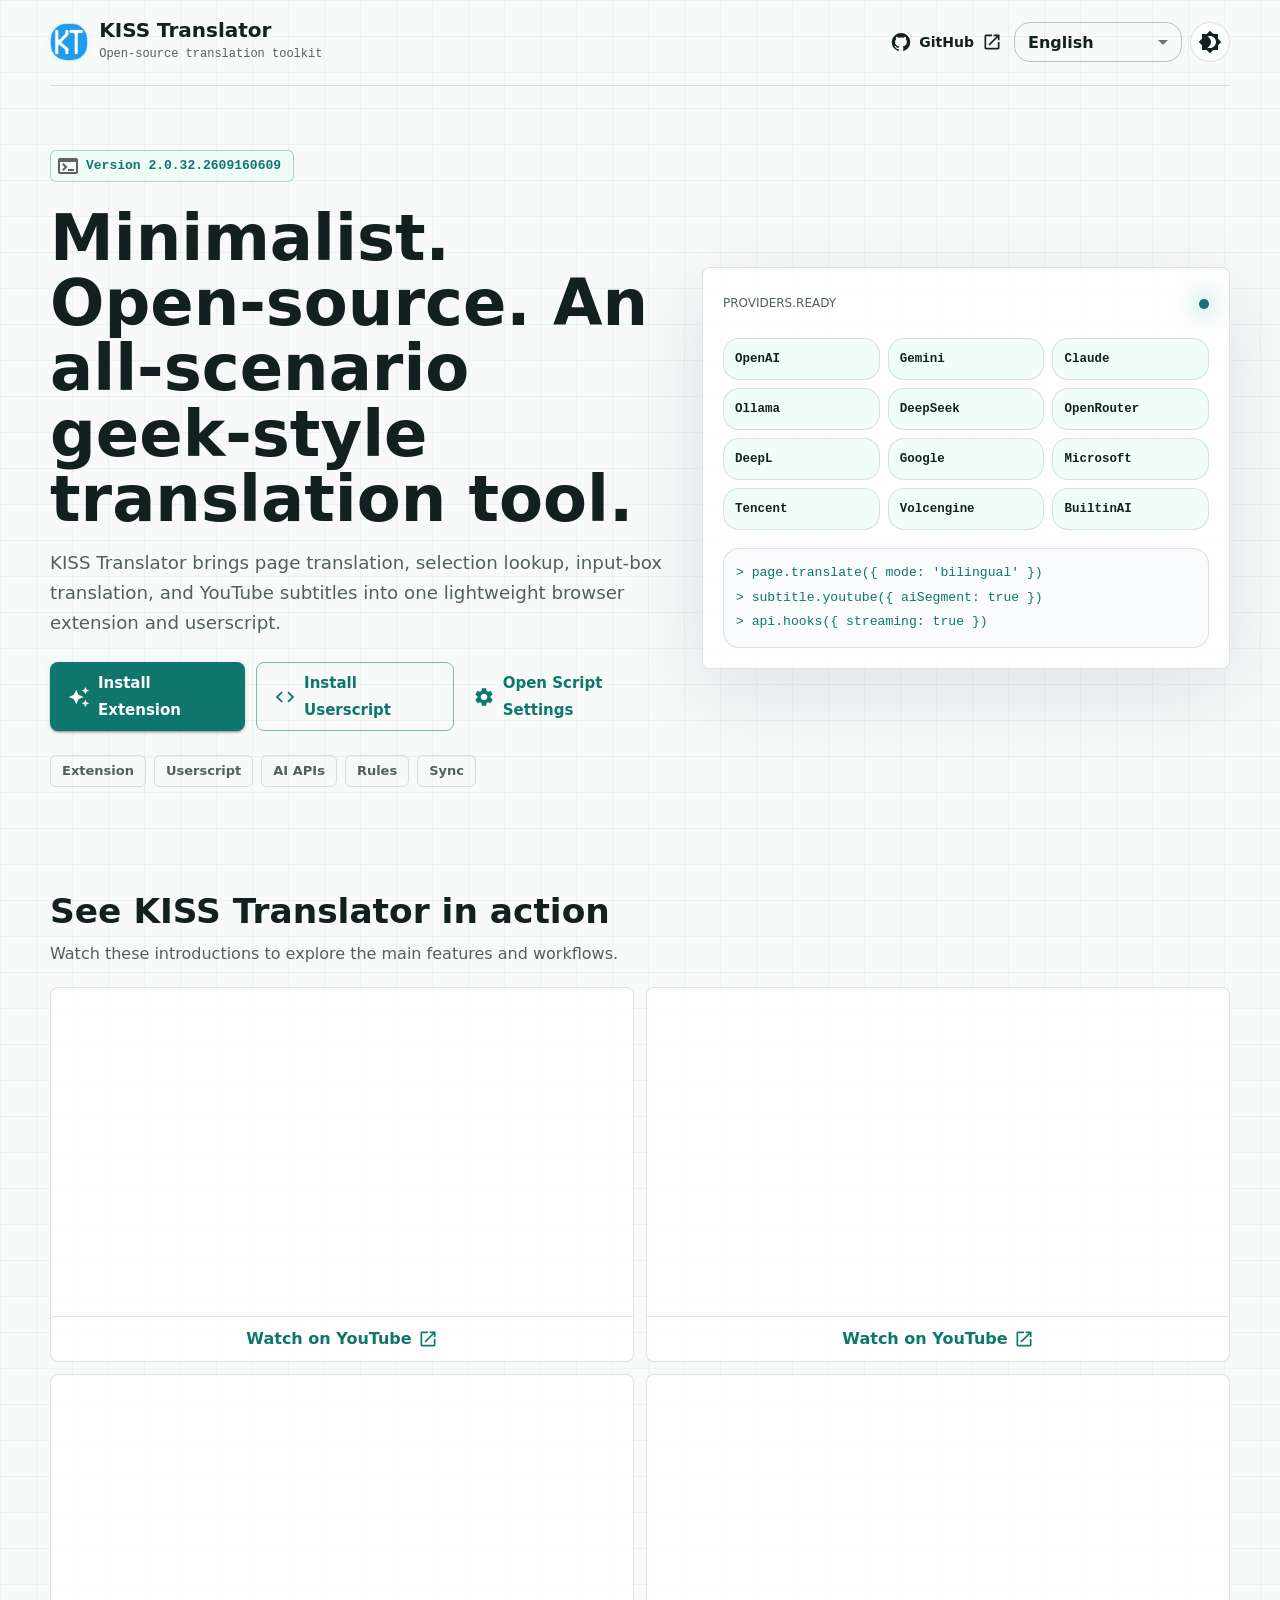
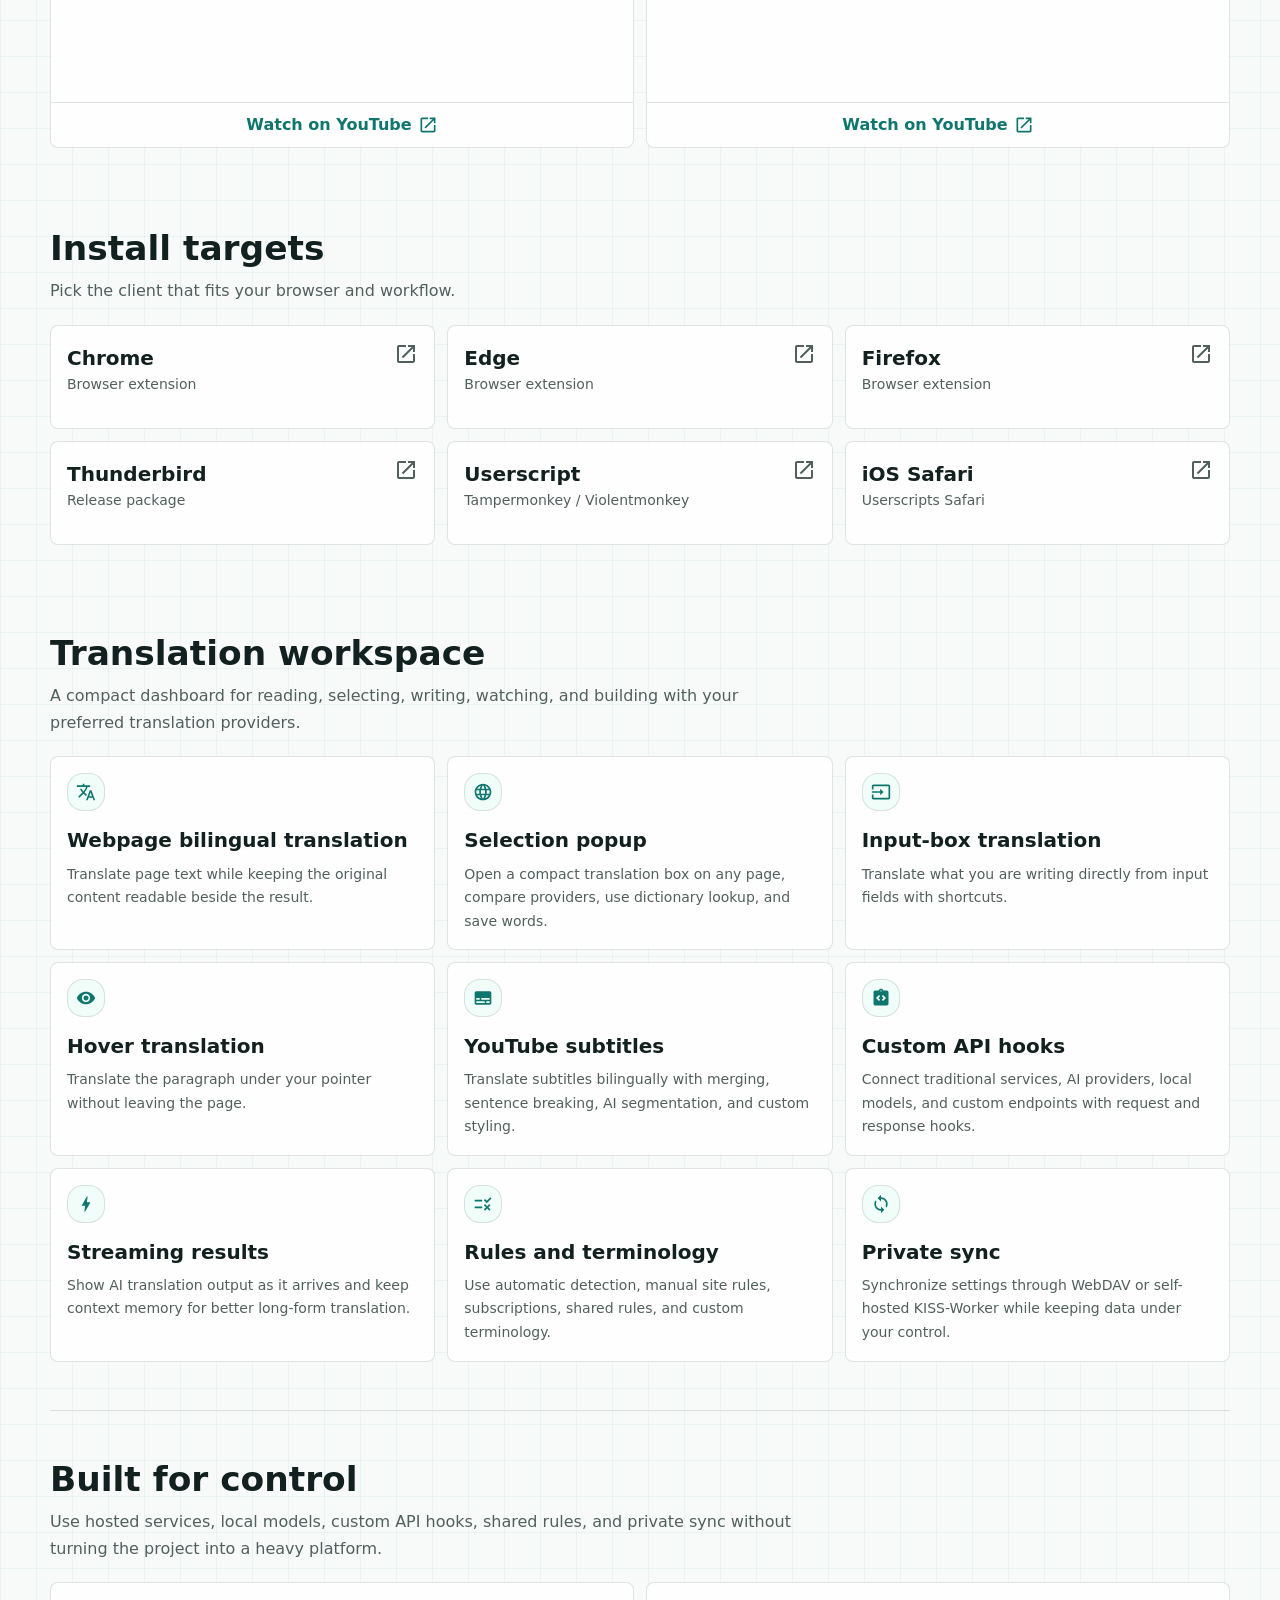
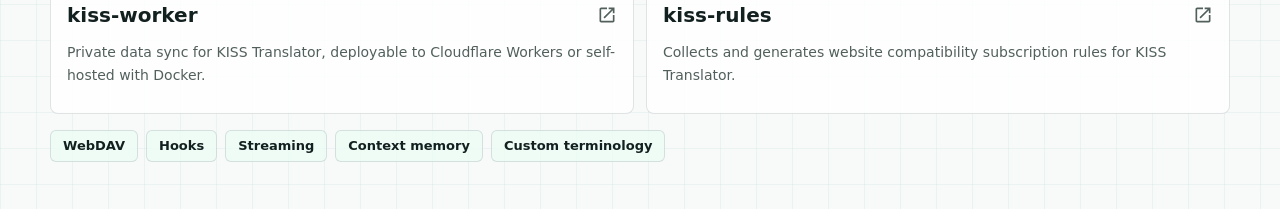
==== index.html @ a5bbf44a "Deploying to gh-pages from @ pc418/kiss-translator@f5585b89e60122393d270129eee5cc4e66a3549f 🚀" ====
<!doctype html><html lang="en"><head><meta charset="utf-8"/><meta name="viewport" content="width=device-width,initial-scale=1"/><meta name="description" content="KISS Translator is an open-source, minimalist bilingual translation extension and userscript for webpages, selected text, input boxes, and YouTube subtitles."/><meta name="keywords" content="KISS Translator, bilingual translation, browser extension, userscript, webpage translation, YouTube subtitles, OpenAI, DeepL, Google Translate"/><meta name="author" content="Gabe"/><meta name="robots" content="index,follow"/><meta name="theme-color" content="#080b0f"/><link rel="icon" href="https://kiss-translator.rayjar.com/favicon.ico"/><link rel="canonical" href="https://kiss-translator.rayjar.com/"/><meta property="og:type" content="website"/><meta property="og:site_name" content="KISS Translator"/><meta property="og:title" content="KISS Translator - Open-source, minimalist bilingual translation"/><meta property="og:description" content="A lightweight bilingual translation browser extension and userscript for webpages, selections, input boxes, subtitles, and custom AI APIs."/><meta property="og:url" content="https://kiss-translator.rayjar.com/"/><meta property="og:image" content="https://kiss-translator.rayjar.com/images/logo192.png"/><meta name="twitter:card" content="summary"/><meta name="twitter:title" content="KISS Translator - Open-source, minimalist bilingual translation"/><meta name="twitter:description" content="A lightweight bilingual translation extension and userscript for webpages, selected text, input boxes, subtitles, and custom AI APIs."/><meta name="twitter:image" content="https://kiss-translator.rayjar.com/images/logo192.png"/><script type="application/ld+json">{
        "@context": "https://schema.org",
        "@type": "SoftwareApplication",
        "name": "KISS Translator",
        "applicationCategory": "BrowserApplication",
        "operatingSystem": "Chrome, Edge, Firefox, Safari, Thunderbird",
        "description": "Open-source, minimalist bilingual translation extension and userscript for webpages, selected text, input boxes, YouTube subtitles, and custom AI APIs.",
        "url": "https://kiss-translator.rayjar.com/",
        "codeRepository": "https://github.com/fishjar/kiss-translator",
        "license": "https://www.gnu.org/licenses/gpl-3.0.en.html"
      }</script><title>KISS Translator - Open-source, minimalist bilingual translation</title><script defer="defer" src="./main.js"></script></head><body><noscript>You need to enable JavaScript to run this app.</noscript><div id="root"></div></body></html>
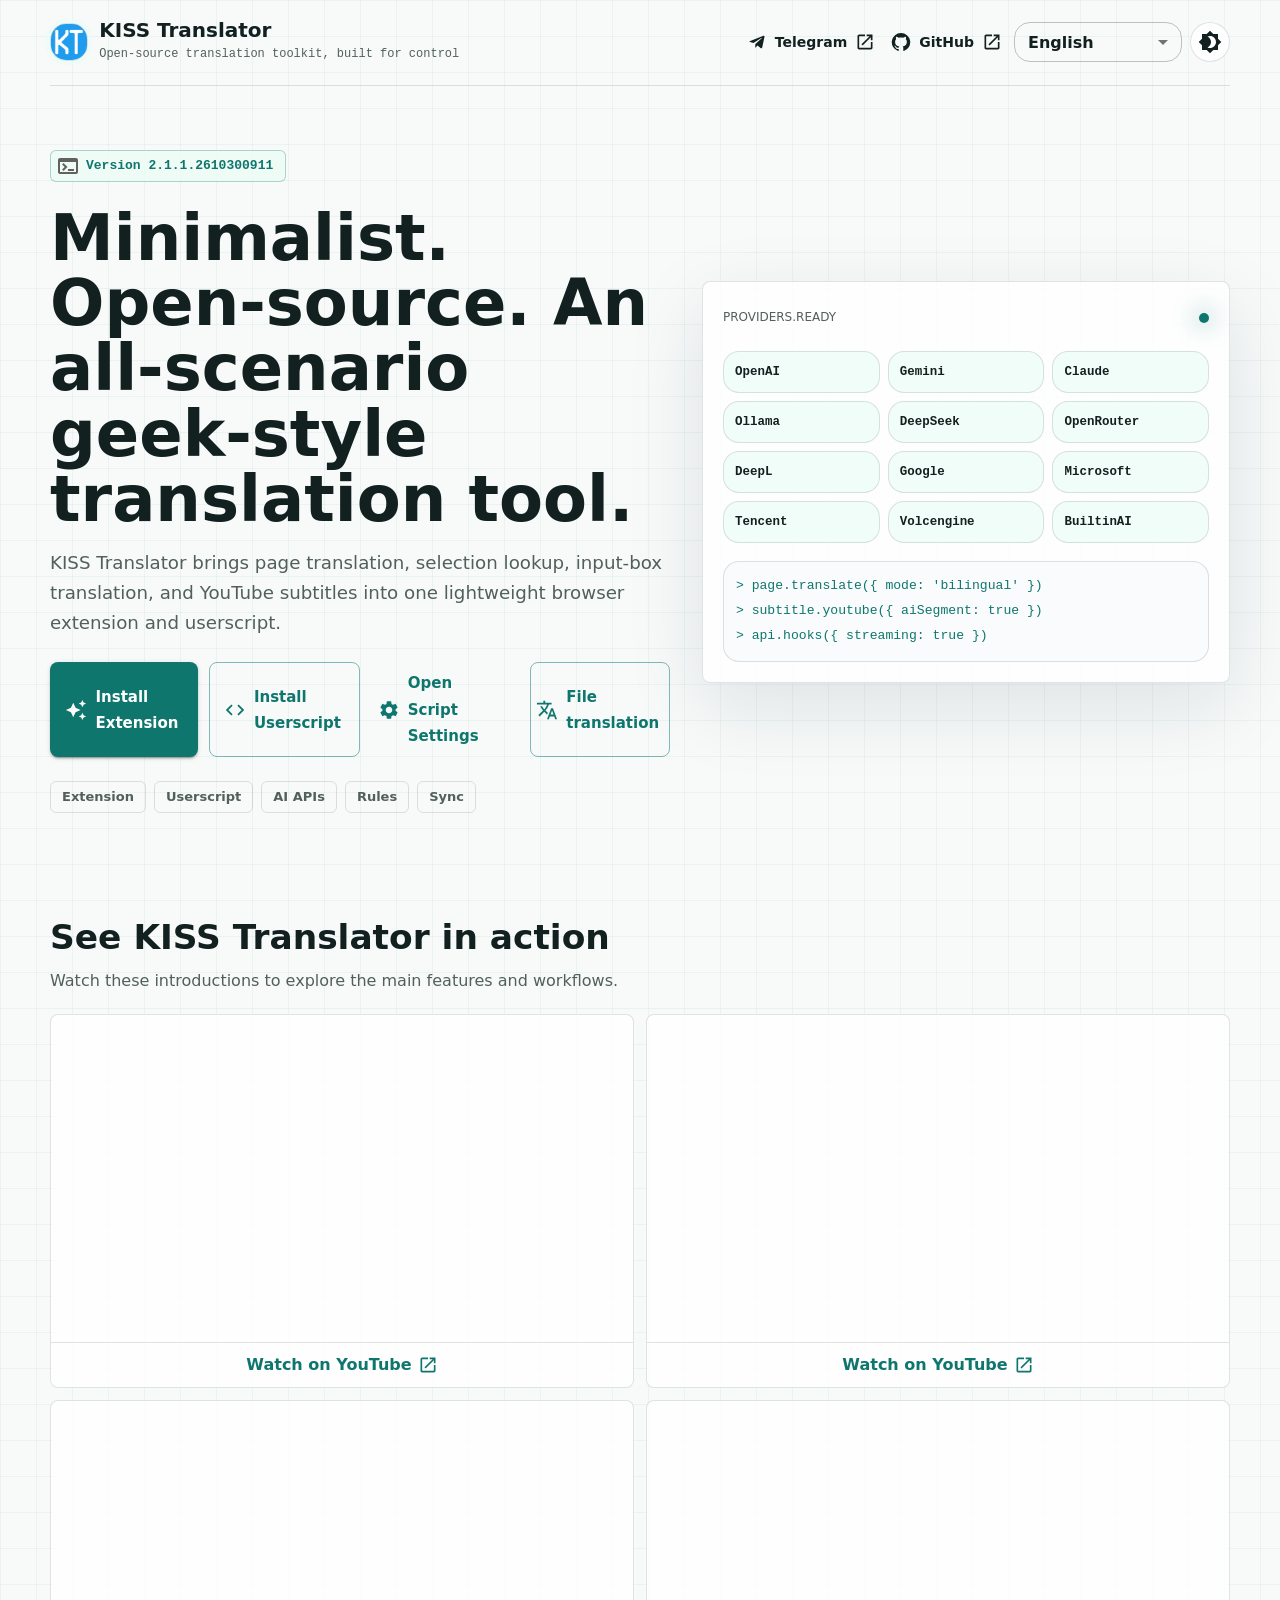
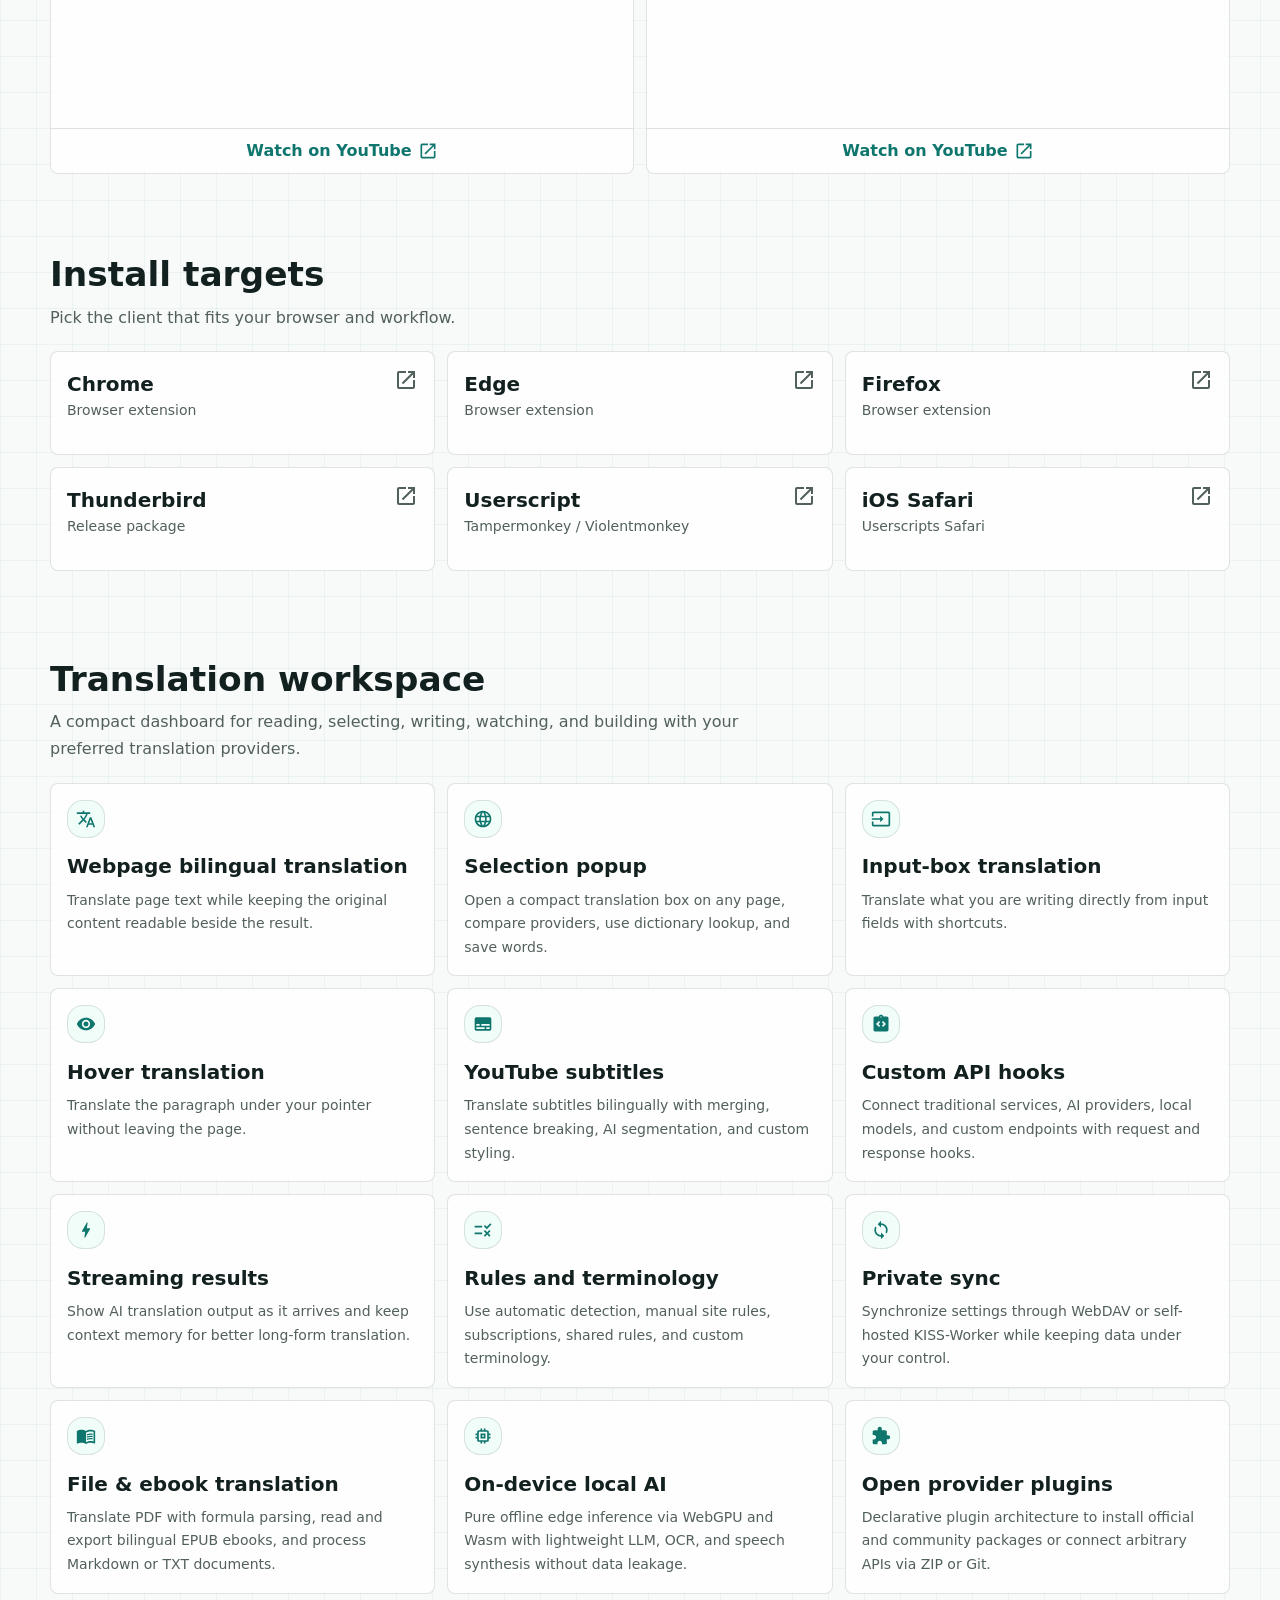
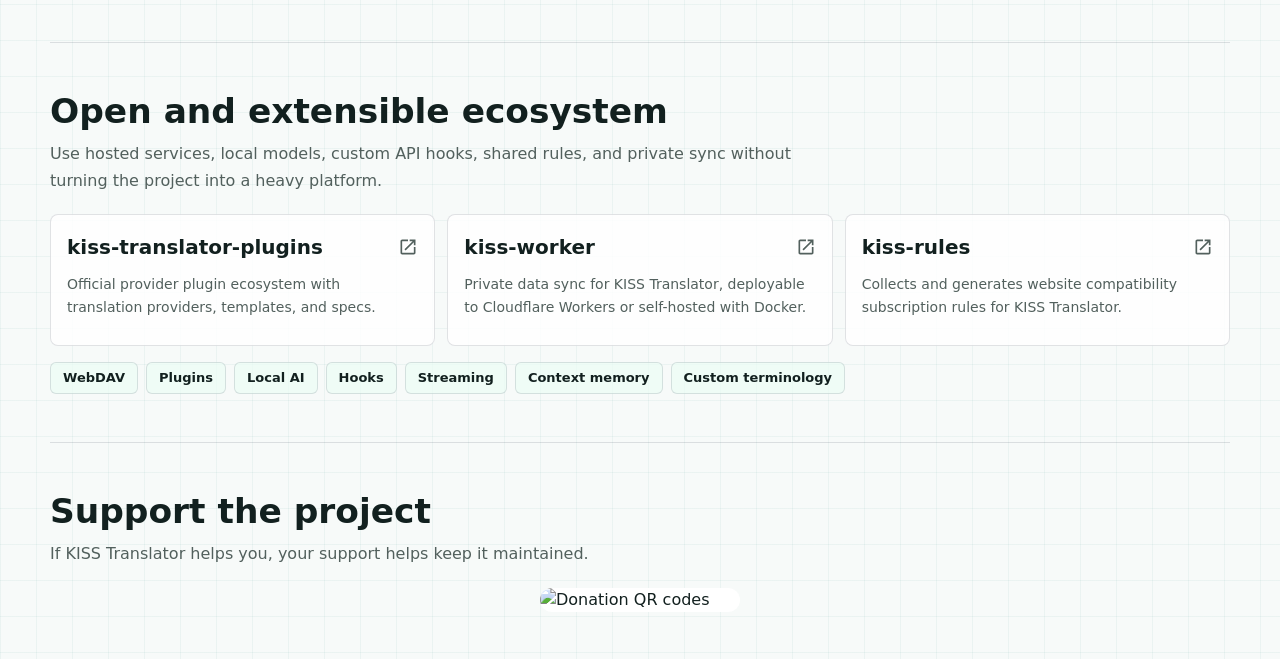
==== commit d0adaa75: "Deploying to gh-pages from @ pc418/kiss-translator@cb3b9b0e8a2aef64770258d5fb53d3358d7cbfb1 🚀" ====
--- a/index.html
+++ b/index.html
@@ -1,11 +1,26 @@
-<!doctype html><html lang="en"><head><meta charset="utf-8"/><meta name="viewport" content="width=device-width,initial-scale=1"/><meta name="description" content="KISS Translator is an open-source, minimalist bilingual translation extension and userscript for webpages, selected text, input boxes, and YouTube subtitles."/><meta name="keywords" content="KISS Translator, bilingual translation, browser extension, userscript, webpage translation, YouTube subtitles, OpenAI, DeepL, Google Translate"/><meta name="author" content="Gabe"/><meta name="robots" content="index,follow"/><meta name="theme-color" content="#080b0f"/><link rel="icon" href="https://kiss-translator.rayjar.com/favicon.ico"/><link rel="canonical" href="https://kiss-translator.rayjar.com/"/><meta property="og:type" content="website"/><meta property="og:site_name" content="KISS Translator"/><meta property="og:title" content="KISS Translator - Open-source, minimalist bilingual translation"/><meta property="og:description" content="A lightweight bilingual translation browser extension and userscript for webpages, selections, input boxes, subtitles, and custom AI APIs."/><meta property="og:url" content="https://kiss-translator.rayjar.com/"/><meta property="og:image" content="https://kiss-translator.rayjar.com/images/logo192.png"/><meta name="twitter:card" content="summary"/><meta name="twitter:title" content="KISS Translator - Open-source, minimalist bilingual translation"/><meta name="twitter:description" content="A lightweight bilingual translation extension and userscript for webpages, selected text, input boxes, subtitles, and custom AI APIs."/><meta name="twitter:image" content="https://kiss-translator.rayjar.com/images/logo192.png"/><script type="application/ld+json">{
+<!doctype html><html lang="en"><head><meta charset="utf-8"/><meta name="viewport" content="width=device-width,initial-scale=1"/><title>KISS Translator - 简约开源的双语对照翻译扩展与油猴脚本 | Open-source Bilingual Translation</title><meta name="description" content="KISS Translator（简约翻译）是一个简约开源的双语对照翻译浏览器扩展与油猴脚本。支持网页对照翻译、划词查词、输入框翻译、YouTube 双语字幕、端侧本地 AI 及自定义 API 接口。A minimalist, open-source bilingual translation extension and userscript for webpages, YouTube subtitles, and custom AI APIs."/><meta name="keywords" content="KISS Translator, 简约翻译, 双语翻译, 网页翻译, 油猴脚本, YouTube 双语字幕, 划词翻译, 本地AI, 翻译插件, bilingual translation, browser extension, userscript, webpage translation, YouTube subtitles, DeepSeek, OpenAI, DeepL, Google Translate"/><meta name="author" content="Gabe"/><meta name="robots" content="index,follow,max-image-preview:large,max-snippet:-1,max-video-preview:-1"/><meta name="theme-color" content="#080b0f"/><link rel="icon" href="https://kiss-translator.rayjar.com/favicon.ico"/><link rel="canonical" href="https://kiss-translator.rayjar.com/"/><link rel="alternate" hreflang="x-default" href="https://kiss-translator.rayjar.com/"/><link rel="alternate" hreflang="zh-CN" href="https://kiss-translator.rayjar.com/"/><link rel="alternate" hreflang="en" href="https://kiss-translator.rayjar.com/"/><meta property="og:type" content="website"/><meta property="og:site_name" content="KISS Translator"/><meta property="og:title" content="KISS Translator - 简约开源的双语对照翻译扩展与油猴脚本"/><meta property="og:description" content="全场景极客式翻译工具：网页双语对照、划词查词、输入框即时翻译、YouTube 双语字幕、文件翻译与端侧本地 AI。"/><meta property="og:url" content="https://kiss-translator.rayjar.com/"/><meta property="og:image" content="https://kiss-translator.rayjar.com/images/logo192.png"/><meta name="twitter:card" content="summary_large_image"/><meta name="twitter:title" content="KISS Translator - 简约开源的双语对照翻译扩展与油猴脚本"/><meta name="twitter:description" content="全场景极客式翻译工具：网页双语对照、划词查词、输入框即时翻译、YouTube 双语字幕、文件翻译与端侧本地 AI。"/><meta name="twitter:image" content="https://kiss-translator.rayjar.com/images/logo192.png"/><script type="application/ld+json">{
         "@context": "https://schema.org",
         "@type": "SoftwareApplication",
         "name": "KISS Translator",
+        "alternateName": "简约翻译",
         "applicationCategory": "BrowserApplication",
-        "operatingSystem": "Chrome, Edge, Firefox, Safari, Thunderbird",
-        "description": "Open-source, minimalist bilingual translation extension and userscript for webpages, selected text, input boxes, YouTube subtitles, and custom AI APIs.",
+        "operatingSystem": "Chrome, Edge, Firefox, Safari, Thunderbird, Userscript",
+        "description": "KISS Translator 是一个简约开源的双语对照翻译浏览器扩展与油猴脚本，支持网页对照翻译、划词查词、输入框翻译、YouTube 双语字幕、端侧本地 AI 及自定义 API 接口插件。",
         "url": "https://kiss-translator.rayjar.com/",
         "codeRepository": "https://github.com/fishjar/kiss-translator",
-        "license": "https://www.gnu.org/licenses/gpl-3.0.en.html"
-      }</script><title>KISS Translator - Open-source, minimalist bilingual translation</title><script defer="defer" src="./main.js"></script></head><body><noscript>You need to enable JavaScript to run this app.</noscript><div id="root"></div></body></html>+        "license": "https://www.gnu.org/licenses/gpl-3.0.en.html",
+        "offers": {
+          "@type": "Offer",
+          "price": "0",
+          "priceCurrency": "USD"
+        },
+        "featureList": [
+          "网页双语对照翻译",
+          "划词查词与横向多服务对比",
+          "输入框即时翻译",
+          "YouTube 双语智能合并与 AI 断句字幕",
+          "端侧本地离线 AI (WebGPU/Wasm)",
+          "自定义 API 插件生态",
+          "跨设备 WebDAV / KISS-Worker 同步"
+        ]
+      }</script><script defer="defer" src="./assets/homepage/main.4ba2dc4d.js"></script></head><body><noscript><header><h1>KISS Translator 简约翻译 - 简约开源的双语对照翻译工具</h1><p>KISS Translator 是一个为极客和深度阅读者打造的双语对照翻译浏览器扩展与油猴脚本。</p></header><main><h2>核心功能特性</h2><ul><li><strong>网页双语翻译</strong>：保持原始排版，在原文旁显示译文，支持仅显示译文模式。</li><li><strong>划词查词与悬停翻译</strong>：支持多服务对比、柯林斯生词本收藏。</li><li><strong>YouTube 双语字幕</strong>：基础合并算法与 AI 语义断句，提供字幕悬停查词与 AI 视频总结。</li><li><strong>文件翻译</strong>：支持 PDF 原文解析与表格公式识别、EPUB 电子书双语对照阅读导出、TXT/Markdown 与图片 OCR 翻译。</li><li><strong>本地 AI 与插件生态</strong>：端侧离线轻量模型支持，通过开源插件接入任意自定义 API。</li></ul><h2>支持的客户端</h2><p>支持 Chrome、Edge、Firefox、Thunderbird 扩展及 Tampermonkey / Violentmonkey 油猴脚本与 iOS Safari。</p></main><footer><p>GitHub 开源仓库: <a href="https://github.com/fishjar/kiss-translator">https://github.com/fishjar/kiss-translator</a></p></footer></noscript><div id="root"></div></body></html>
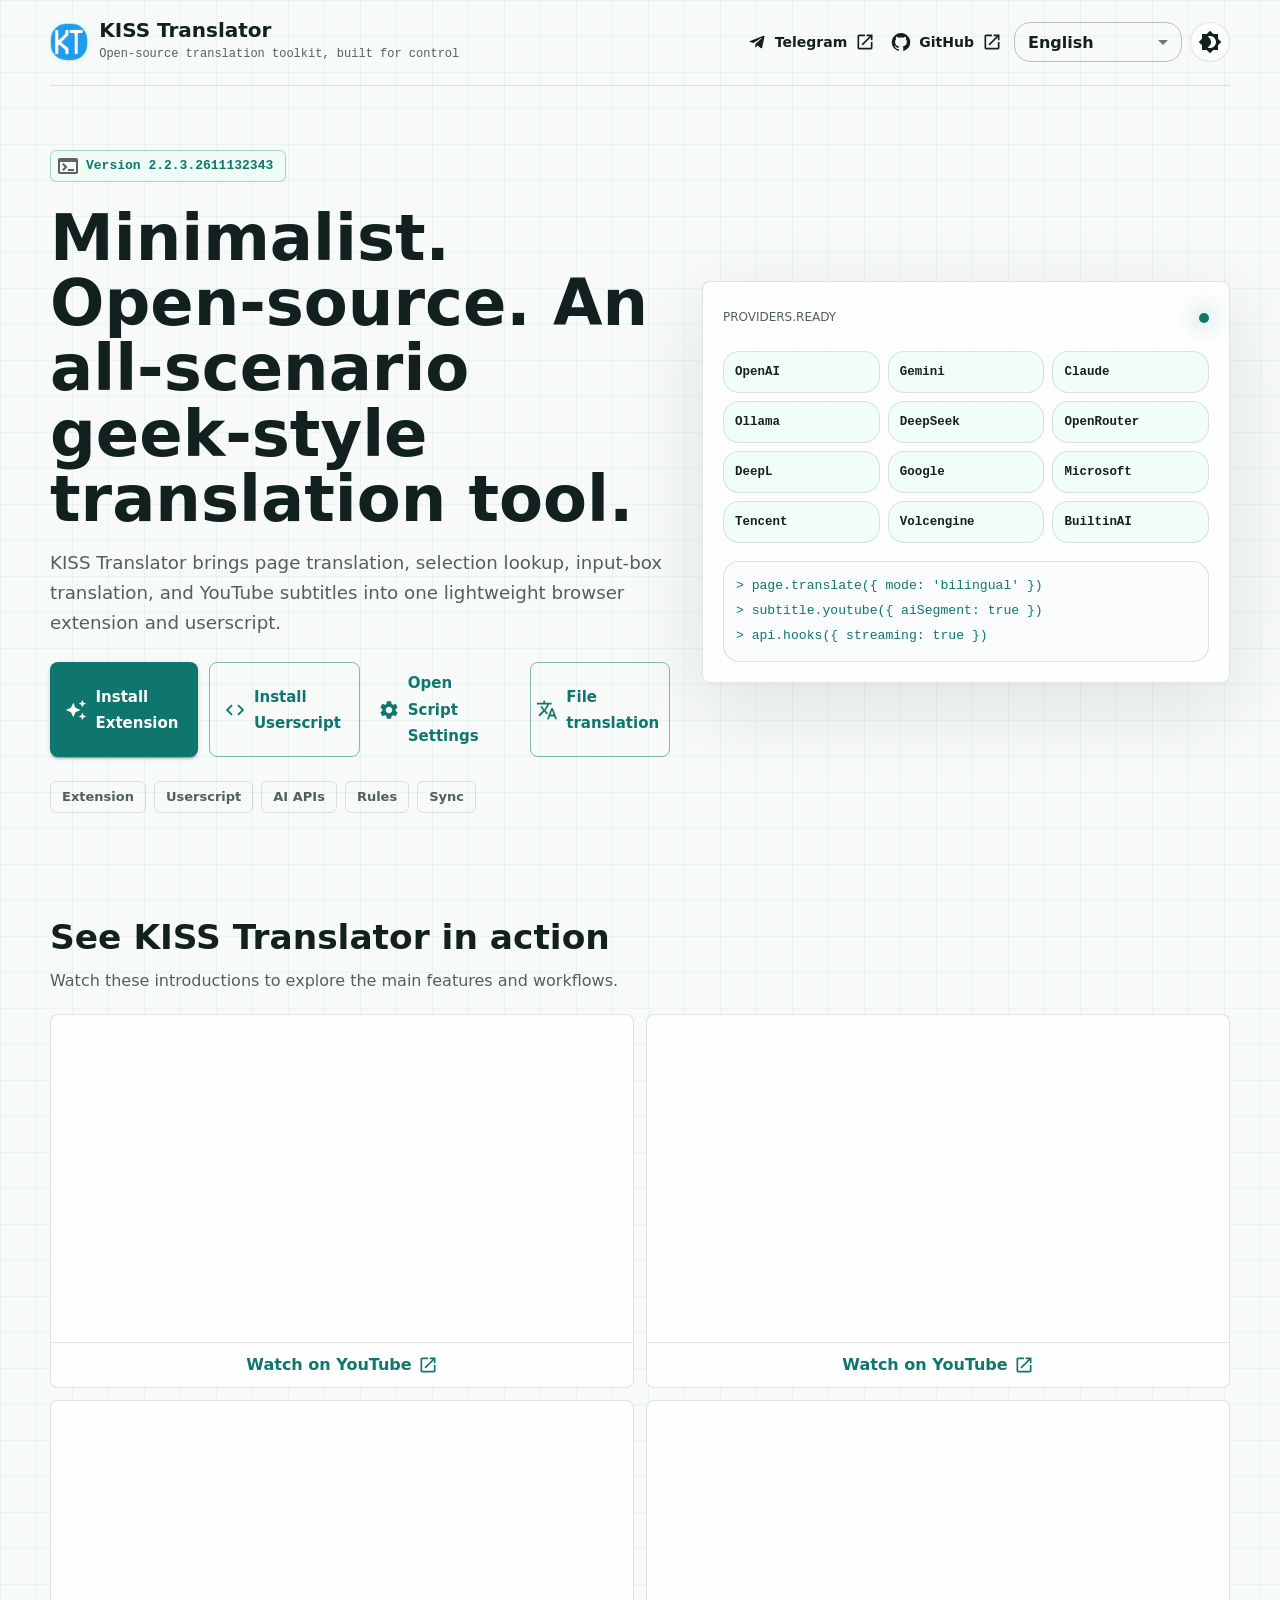
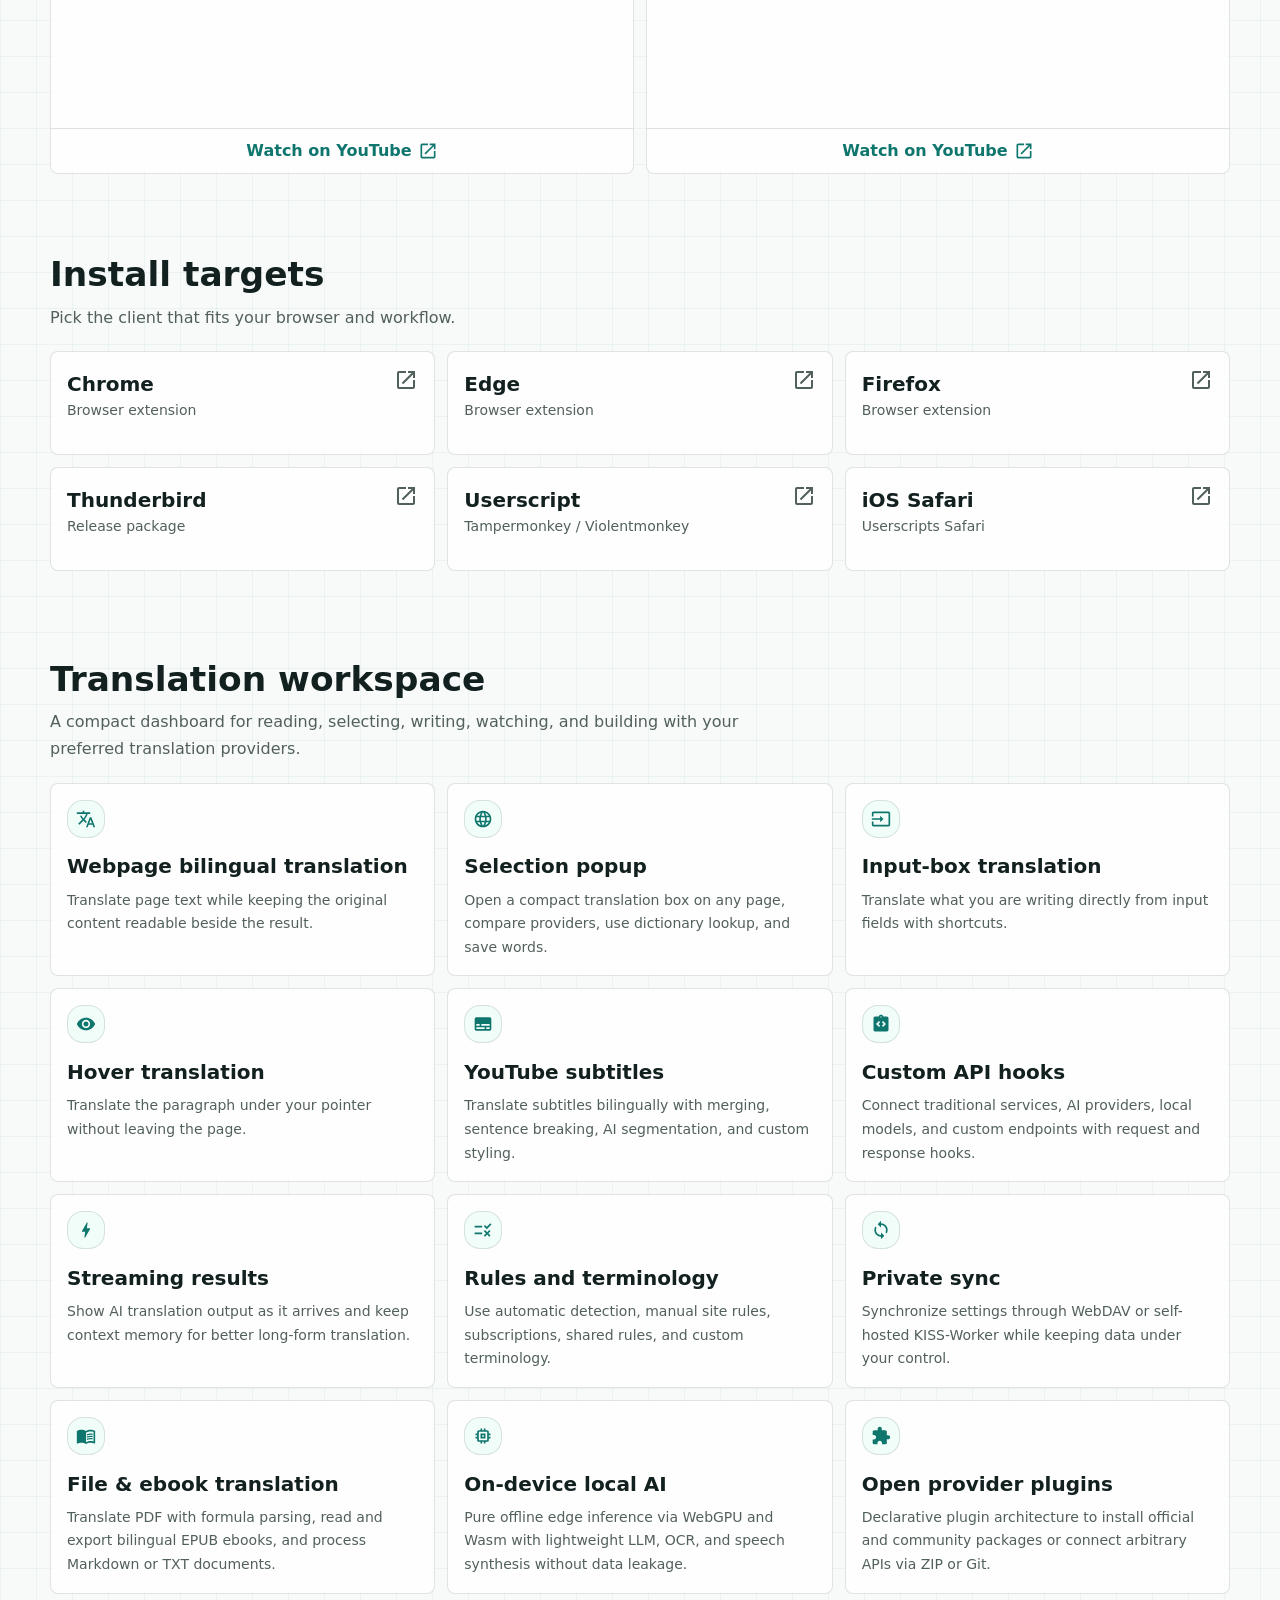
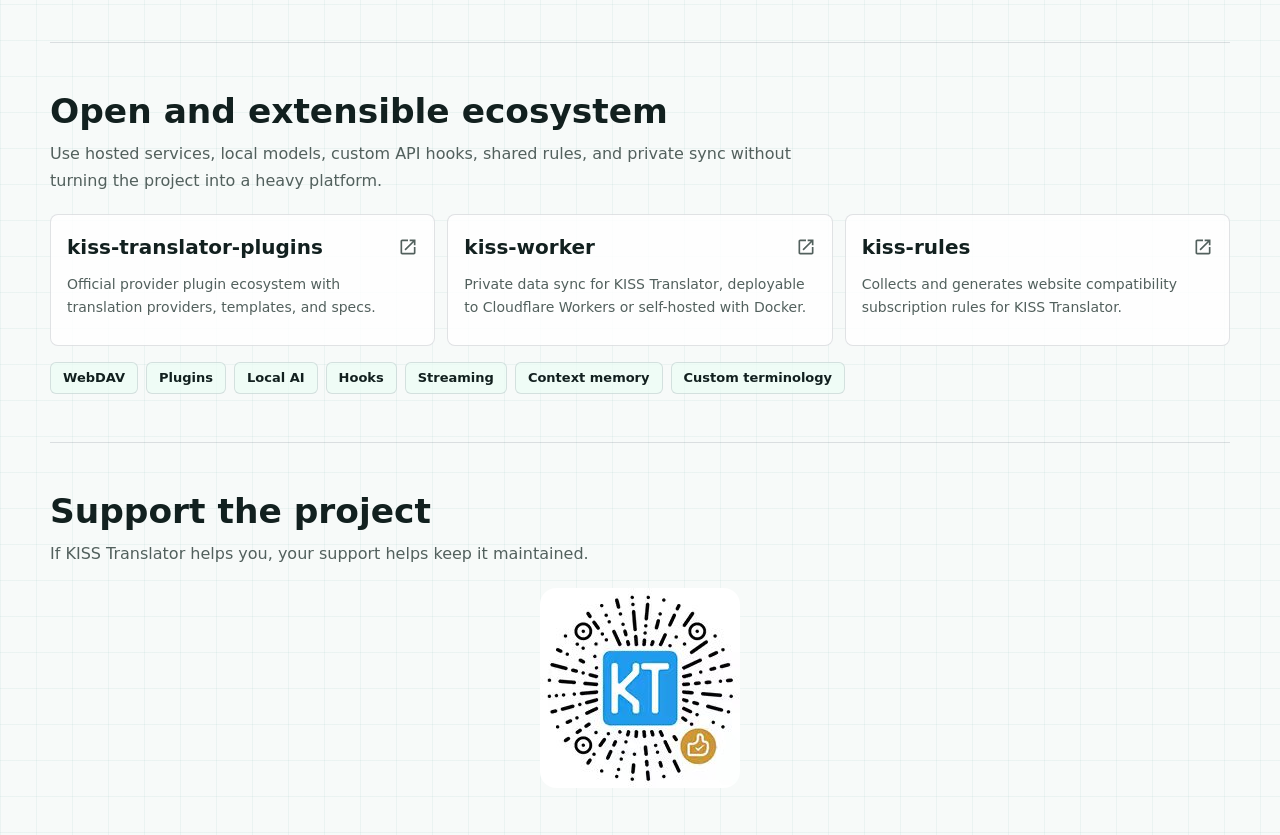
==== commit 4cda3810: "Deploying to gh-pages from @ pc418/kiss-translator@24b7654a196d31864ecb6ea63674a49822b10ed4 🚀" ====
--- a/index.html
+++ b/index.html
@@ -23,4 +23,4 @@
           "自定义 API 插件生态",
           "跨设备 WebDAV / KISS-Worker 同步"
         ]
-      }</script><script defer="defer" src="./assets/homepage/main.4ba2dc4d.js"></script></head><body><noscript><header><h1>KISS Translator 简约翻译 - 简约开源的双语对照翻译工具</h1><p>KISS Translator 是一个为极客和深度阅读者打造的双语对照翻译浏览器扩展与油猴脚本。</p></header><main><h2>核心功能特性</h2><ul><li><strong>网页双语翻译</strong>：保持原始排版，在原文旁显示译文，支持仅显示译文模式。</li><li><strong>划词查词与悬停翻译</strong>：支持多服务对比、柯林斯生词本收藏。</li><li><strong>YouTube 双语字幕</strong>：基础合并算法与 AI 语义断句，提供字幕悬停查词与 AI 视频总结。</li><li><strong>文件翻译</strong>：支持 PDF 原文解析与表格公式识别、EPUB 电子书双语对照阅读导出、TXT/Markdown 与图片 OCR 翻译。</li><li><strong>本地 AI 与插件生态</strong>：端侧离线轻量模型支持，通过开源插件接入任意自定义 API。</li></ul><h2>支持的客户端</h2><p>支持 Chrome、Edge、Firefox、Thunderbird 扩展及 Tampermonkey / Violentmonkey 油猴脚本与 iOS Safari。</p></main><footer><p>GitHub 开源仓库: <a href="https://github.com/fishjar/kiss-translator">https://github.com/fishjar/kiss-translator</a></p></footer></noscript><div id="root"></div></body></html>+      }</script><script defer="defer" src="./assets/homepage/main.14bca91c.js"></script></head><body><noscript><header><h1>KISS Translator 简约翻译 - 简约开源的双语对照翻译工具</h1><p>KISS Translator 是一个为极客和深度阅读者打造的双语对照翻译浏览器扩展与油猴脚本。</p></header><main><h2>核心功能特性</h2><ul><li><strong>网页双语翻译</strong>：保持原始排版，在原文旁显示译文，支持仅显示译文模式。</li><li><strong>划词查词与悬停翻译</strong>：支持多服务对比、柯林斯生词本收藏。</li><li><strong>YouTube 双语字幕</strong>：基础合并算法与 AI 语义断句，提供字幕悬停查词与 AI 视频总结。</li><li><strong>文件翻译</strong>：支持 PDF 原文解析与表格公式识别、EPUB 电子书双语对照阅读导出、TXT/Markdown 与图片 OCR 翻译。</li><li><strong>本地 AI 与插件生态</strong>：端侧离线轻量模型支持，通过开源插件接入任意自定义 API。</li></ul><h2>支持的客户端</h2><p>支持 Chrome、Edge、Firefox、Thunderbird 扩展及 Tampermonkey / Violentmonkey 油猴脚本与 iOS Safari。</p></main><footer><p>GitHub 开源仓库: <a href="https://github.com/fishjar/kiss-translator">https://github.com/fishjar/kiss-translator</a></p></footer></noscript><div id="root"></div></body></html>
